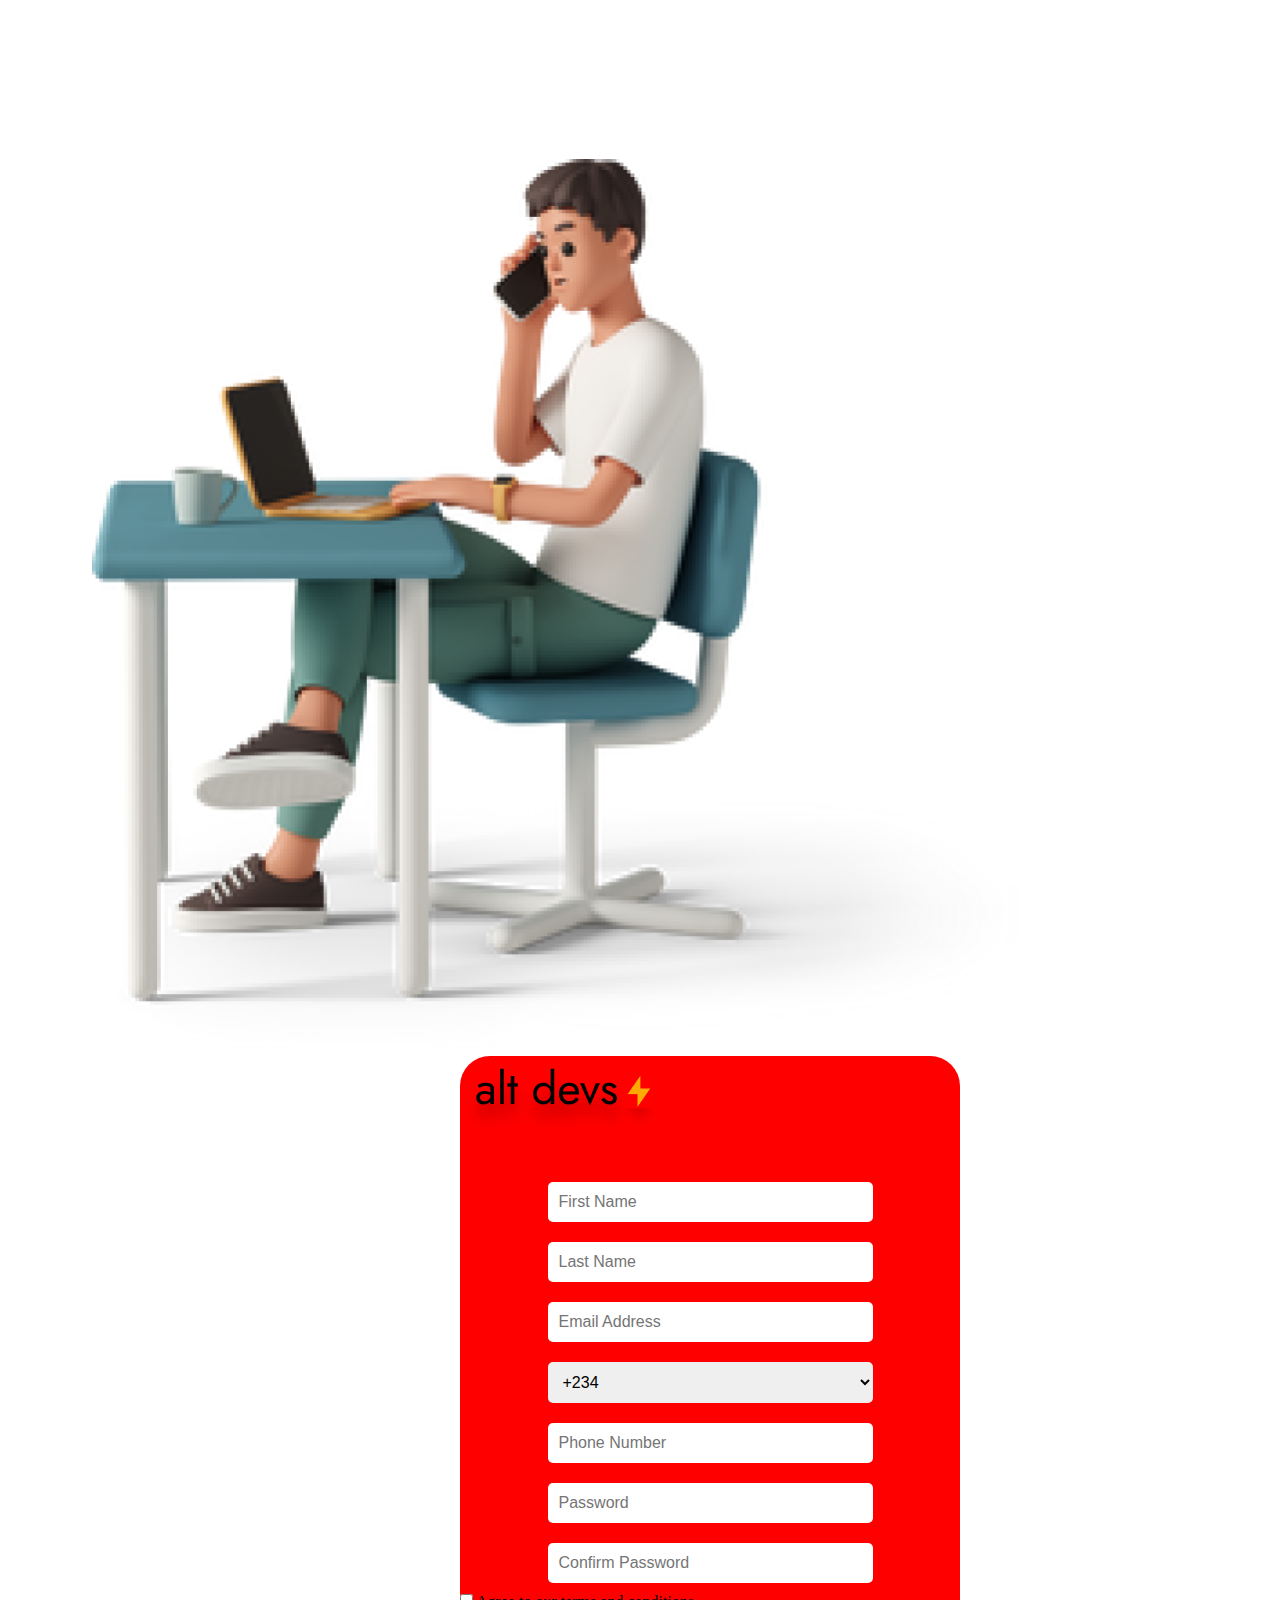
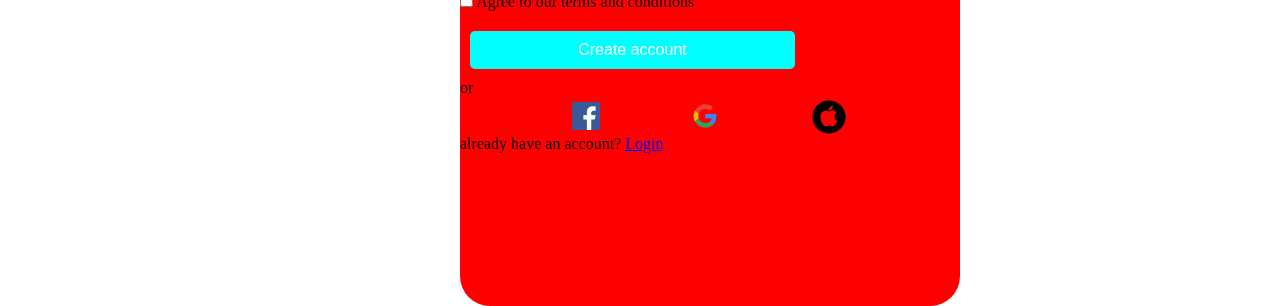
==== index.html @ 03fd023d "styles" ====
<!DOCTYPE html>
<html lang="en">

<head>
    <meta charset="UTF-8">
    <meta http-equiv="X-UA-Compatible" content="IE=edge">
    <meta name="viewport" content="width=device-width, initial-scale=1.0">
    <title>Phonie | AltDevs</title>

    <link rel="stylesheet" href="style.css">
</head>

<body>
    <main>
        <!-- used a main div to wrap it (qudus, chinaza, Ethel) -->
        <div class="main-div">
        <!-- There are two sections, one for the image and one for the form, we used a div to wrap the two sections (qudus, chinaza, Ethel) -->
        <section class="background-pic">
            <img class="img_class" src="images/Casual life 3D - 300@2x.png" alt="man sitting by desk" />
        </section>
        <section class="card">
            <div>
                <img src="./images/logo.png" alt="">
            <form action="l">
                <input type="text" class="first_Name box" placeholder="First Name" required />
                <input type="text" class="last_Name box" placeholder="Last Name" required />
                <input type="email" class="email box" placeholder="Email Address" required />

                <select class="box" name="Phone Numer" id="phone_number">
                <option value="">+234</option>
                <option value="">+234</option>
                <option value="">+234</option>
                <option value="">+234</option>
                </select><input type="phone" class="phone_number box" id="phone-no" placeholder="Phone Number" required />

                <!-- the span is for the network image (qudus, chinaza, Ethel) -->
                <span id="network"></span>
                <!-- the span is for the network image (qudus, chinaza, Ethel) -->

                <input type="password" class="password box" placeholder="Password" required />
                <input type="password" class="confirm_password box" placeholder="Confirm Password" required />
            </form>
            </div>
            <div>
            <input type="checkbox" name="" id="checkbox" />
            <label for="checkbox">Agree to our terms and conditions</label>
            </div>

            <button id="btn">Create account</button>
            <p>or</p>
            <div class="social_icon">
            <img src="images/facebook_img.png" alt="Facebook Logo" />
            <img src="images/google_img.png" alt="Google Logo" />
            <img src="images/apple_img.png" alt="Apple Logo" />
            </div>
            <p>already have an account? <a href="#">Login</a></p>
        </section>
        </div>
    </main>


  <!-- // ============= EEND DO NOT EDIT ============== // -->
    <script src="index.mjs" type="module"></script>
  <!-- // ============= EEND DO NOT EDIT ============== // -->
</body>

</html>
---- style.css ----
*{
    margin: 0;
    padding: 0;
    box-sizing: border-box;
}

.main_div {
    display: flex;
    justify-content: space-between;
    align-items: center;
}


.img_class {
    height: 893.4921875px;
    width: 926.048583984375px;
    margin-left: 92px;
    margin-top: 159px;
    border-radius: 0px;
}

.card {
    width: 500px;
    height: 850px;
    border-radius: 30px;
    background: red;
    backdrop-filter: blur(5px);
    overflow: hidden;
    margin: 0 460px;
} 

.card-body {
    padding: 30px 0;
}

form {
    display: flex;
    flex-direction: column;
    align-items: center;
    height: 100%;
    width: 100%;
    margin: auto;
    margin-top: 30px;
}

.box {
    padding: 11px;
    margin: 10px;
    width: 65%;
    border: none;
    outline: none;
    border-radius: 5px;
    font-size: 1rem;
}

#btn {
    padding: 10px 20px;
    margin: 10px;
    margin-top: 20px;
    width: 65%;
    background-color: aqua;
    color: #fff;
    border: none;
    outline: none;
    border-radius: 5px;
    font-size: 1rem;
}

#btn:hover {
    cursor: pointer;
    background-color: #fff;
    color: aqua;
}


.card-body input {
    display: flex;
    align-items: center;
    width: 100%;
    height: 100%;
    border: none;
    padding: 20px 0 0 10px;
    color: #001125;
    outline: none;
    border-radius: 3px;
    background: rgba(252, 252, 252, 0.2);
    cursor: pointer;
} 

.social_icon {
    display: flex;
    justify-content: space-between;
    align-items: center;
    margin: 0 7rem;
    overflow: hidden;
}


.card-body p {
    align-items: center;
}
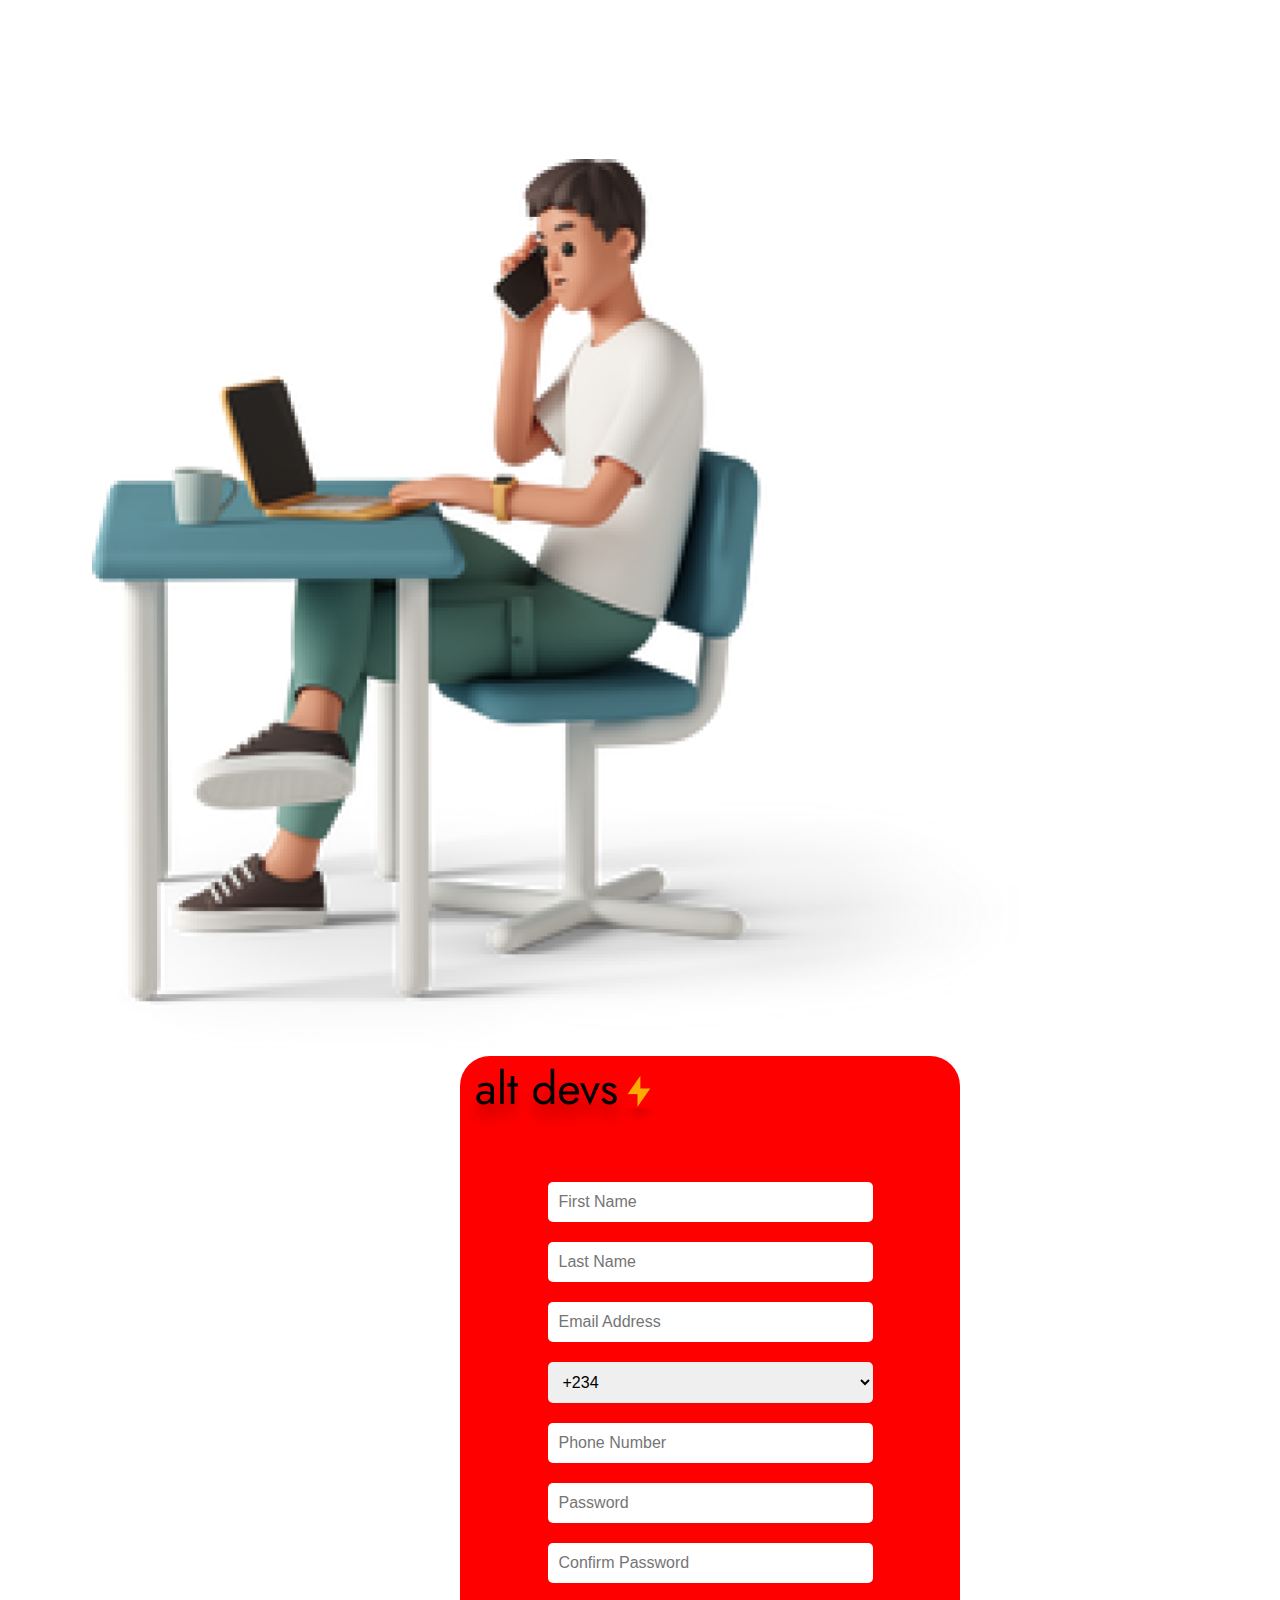
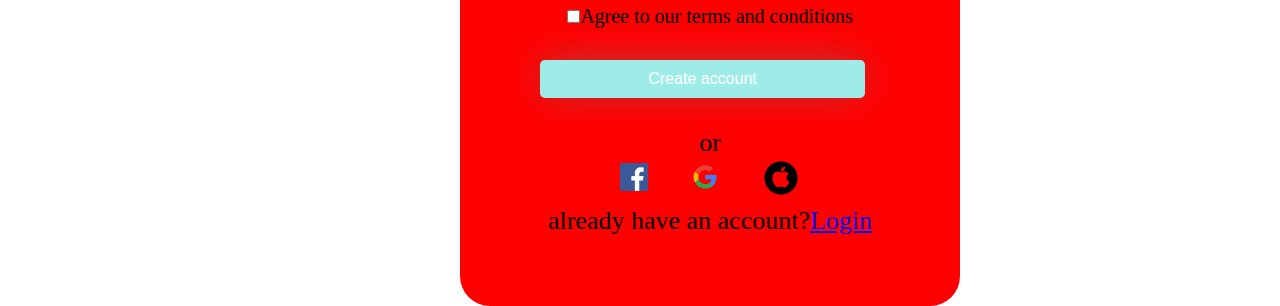
==== commit fbe52ad9: "btn" ====
--- a/index.html
+++ b/index.html
@@ -19,7 +19,7 @@
             <img class="img_class" src="images/Casual life 3D - 300@2x.png" alt="man sitting by desk" />
         </section>
         <section class="card">
-            <div>
+            <div >
                 <img src="./images/logo.png" alt="">
             <form action="l">
                 <input type="text" class="first_Name box" placeholder="First Name" required />
@@ -41,13 +41,13 @@
                 <input type="password" class="confirm_password box" placeholder="Confirm Password" required />
             </form>
             </div>
-            <div>
+            <div class="label">
             <input type="checkbox" name="" id="checkbox" />
             <label for="checkbox">Agree to our terms and conditions</label>
             </div>
 
             <button id="btn">Create account</button>
-            <p>or</p>
+            <p class="">or</p>
             <div class="social_icon">
             <img src="images/facebook_img.png" alt="Facebook Logo" />
             <img src="images/google_img.png" alt="Google Logo" />
--- a/style.css
+++ b/style.css
@@ -29,6 +29,24 @@
     margin: 0 460px;
 } 
 
+.card p {
+    display: flex;
+    align-items: center;
+    justify-content: center;
+    margin-top: 10px;
+    font-size: 26px;
+}
+
+.label {
+    display: flex;
+    align-items: center;
+    justify-content: center;
+    margin: 10px 10px;
+    padding: 2px;
+    font-size: 20px;
+}
+
+
 .card-body {
     padding: 30px 0;
 }
@@ -56,9 +74,11 @@
 #btn {
     padding: 10px 20px;
     margin: 10px;
-    margin-top: 20px;
+    /* margin-top: 20px; */
     width: 65%;
-    background-color: aqua;
+    margin: 20px 80px;
+    background: #9DECE7;
+    box-shadow: 0px -2px 37px -3px rgba(113, 122, 122, 0.5);
     color: #fff;
     border: none;
     outline: none;
@@ -69,7 +89,7 @@
 #btn:hover {
     cursor: pointer;
     background-color: #fff;
-    color: aqua;
+    color: #9DECE7;;
 }
 
 
@@ -91,11 +111,6 @@
     display: flex;
     justify-content: space-between;
     align-items: center;
-    margin: 0 7rem;
+    margin: 0 10rem;
     overflow: hidden;
-}
-
-
-.card-body p {
-    align-items: center;
 }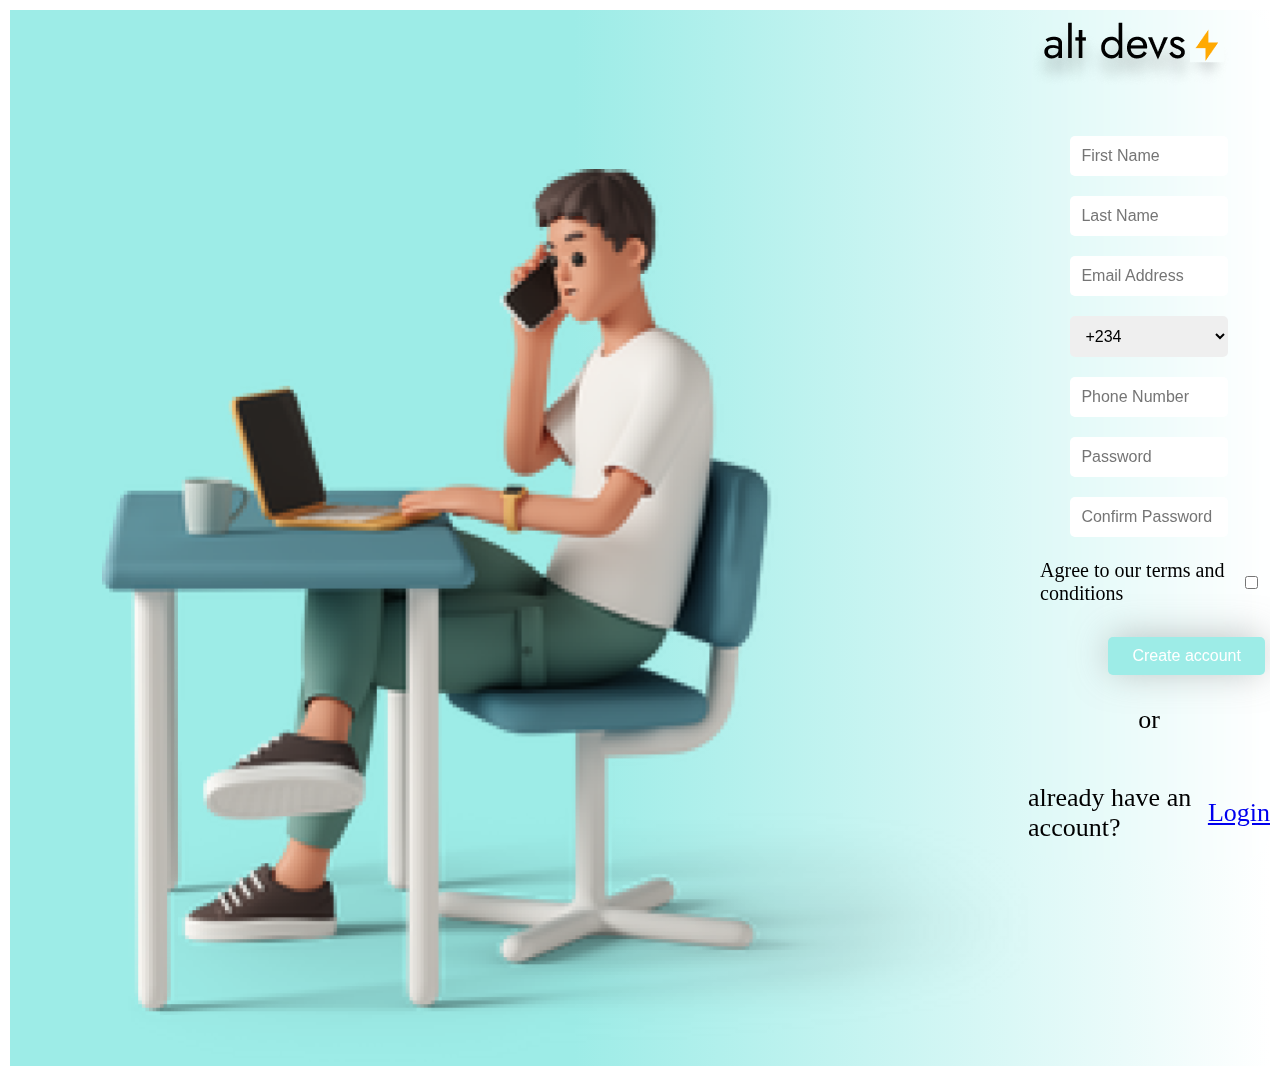
==== commit 06994dbe: "style" ====
--- a/index.html
+++ b/index.html
@@ -42,8 +42,8 @@
             </form>
             </div>
             <div class="label">
+            <label for="checkbox">Agree to our terms and conditions</label>
             <input type="checkbox" name="" id="checkbox" />
-            <label for="checkbox">Agree to our terms and conditions</label>
             </div>
 
             <button id="btn">Create account</button>
--- a/style.css
+++ b/style.css
@@ -4,10 +4,13 @@
     box-sizing: border-box;
 }
 
-.main_div {
+.main-div {
     display: flex;
-    justify-content: space-between;
-    align-items: center;
+    width: auto;
+    margin: 10px;
+    background: linear-gradient(90deg, #9DECE7 44.8%, #FFFFFF 100%);
+    height: 100%;
+    
 }
 
 
@@ -23,10 +26,9 @@
     width: 500px;
     height: 850px;
     border-radius: 30px;
-    background: red;
     backdrop-filter: blur(5px);
     overflow: hidden;
-    margin: 0 460px;
+    /* margin: 0 46px; */
 } 
 
 .card p {
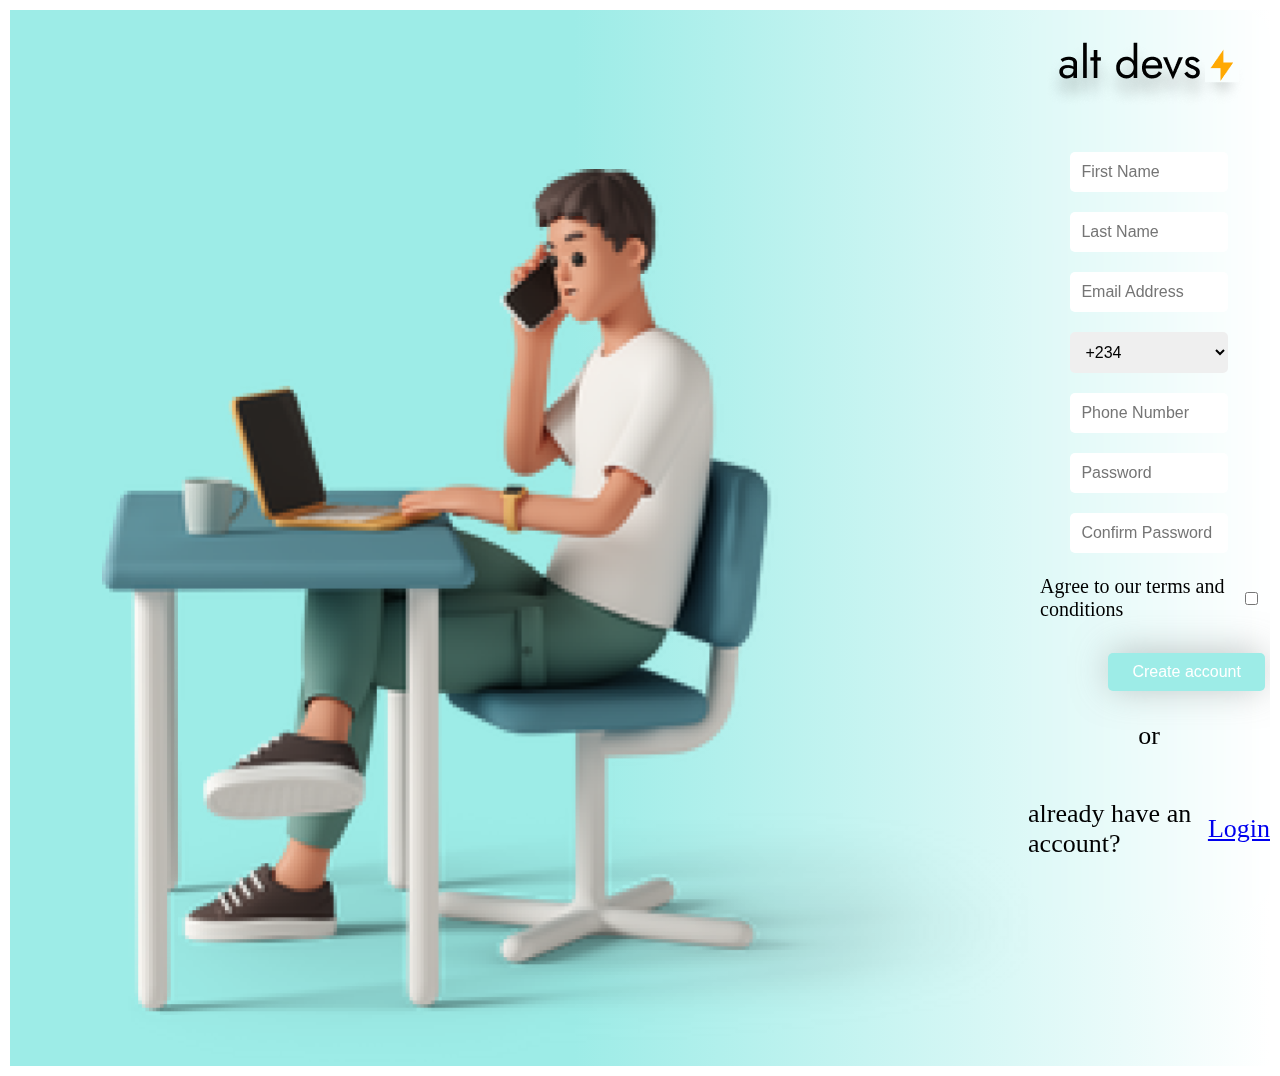
==== commit 44f5da49: "style" ====
--- a/index.html
+++ b/index.html
@@ -19,8 +19,12 @@
             <img class="img_class" src="images/Casual life 3D - 300@2x.png" alt="man sitting by desk" />
         </section>
         <section class="card">
-            <div >
-                <img src="./images/logo.png" alt="">
+            <div>
+                <!-- added a div and class 'logo' to wrap image(John Ekunola) -->
+                <div class="logo">
+                    <img src="./images/logo.png" class="logo" alt="">
+                </div>
+                <!-- added a class 'box' to wrap image(John Ekunola) -->
             <form action="l">
                 <input type="text" class="first_Name box" placeholder="First Name" required />
                 <input type="text" class="last_Name box" placeholder="Last Name" required />
@@ -45,7 +49,7 @@
             <label for="checkbox">Agree to our terms and conditions</label>
             <input type="checkbox" name="" id="checkbox" />
             </div>
-
+            <!-- added a id 'btn' to wrap image(John Ekunola) -->
             <button id="btn">Create account</button>
             <p class="">or</p>
             <div class="social_icon">
--- a/style.css
+++ b/style.css
@@ -9,10 +9,15 @@
     width: auto;
     margin: 10px;
     background: linear-gradient(90deg, #9DECE7 44.8%, #FFFFFF 100%);
-    height: 100%;
-    
+    height: 100%;    
 }
 
+.logo {
+    display: flex;
+    align-items: center;
+    justify-content: center;
+    margin-top: 10px;
+}
 
 .img_class {
     height: 893.4921875px;
@@ -24,7 +29,8 @@
 
 .card {
     width: 500px;
-    height: 850px;
+    height: 900px;
+    /* background-color: red; */
     border-radius: 30px;
     backdrop-filter: blur(5px);
     overflow: hidden;
@@ -94,7 +100,6 @@
     color: #9DECE7;;
 }
 
-
 .card-body input {
     display: flex;
     align-items: center;
@@ -115,4 +120,8 @@
     align-items: center;
     margin: 0 10rem;
     overflow: hidden;
+}
+
+.social_icon img {
+    cursor: pointer;
 }